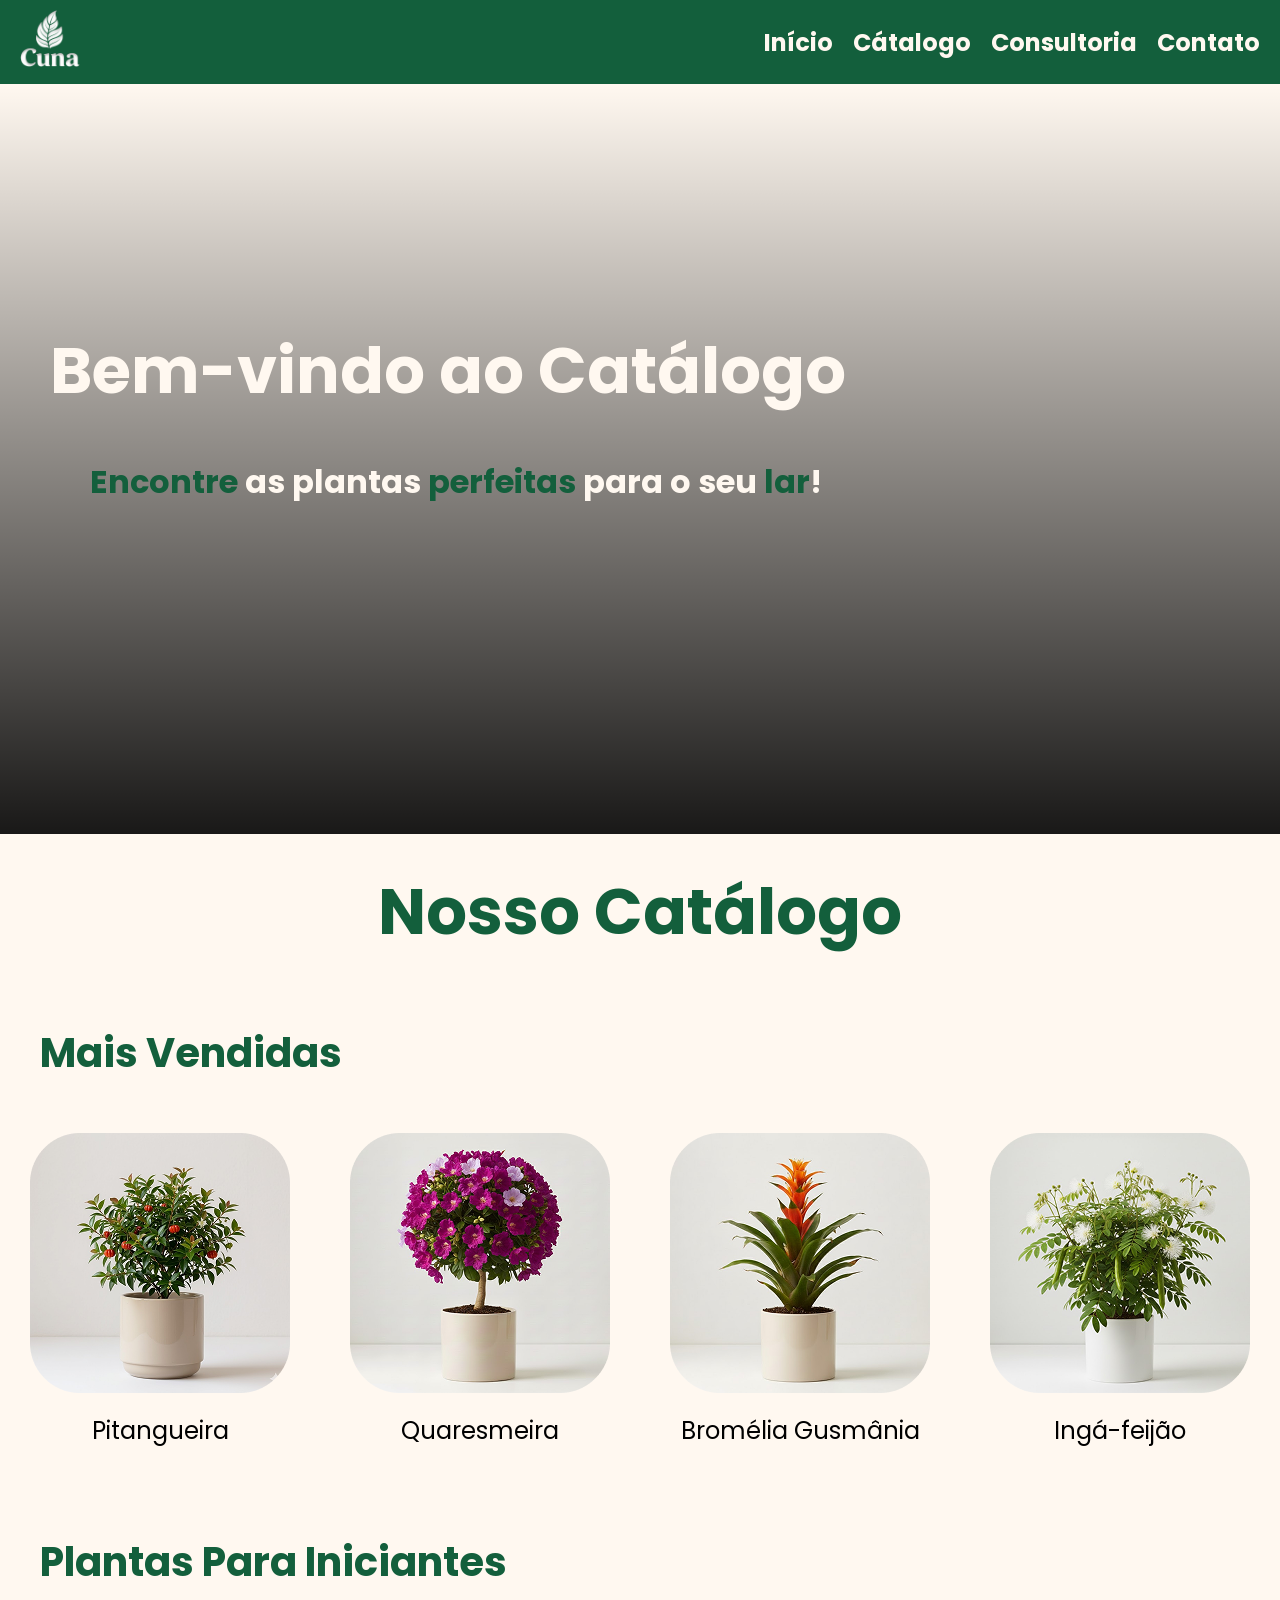
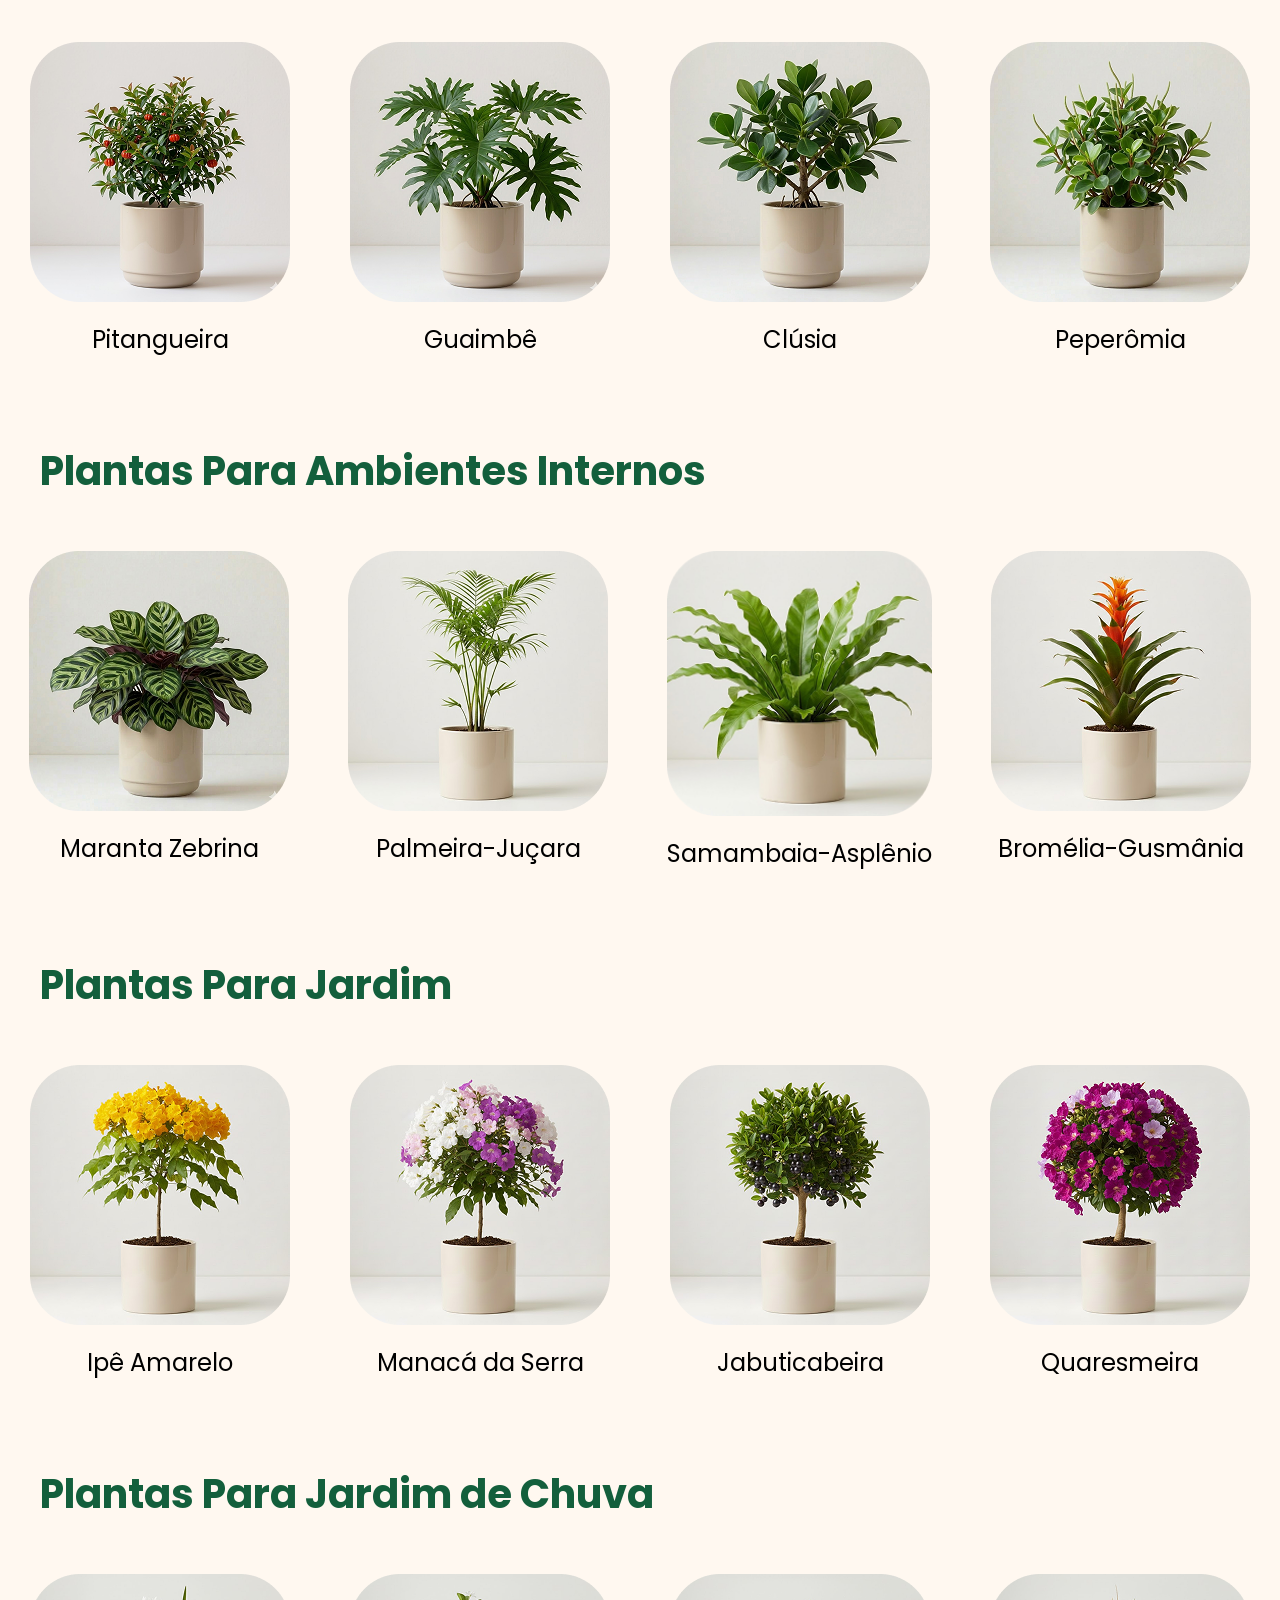
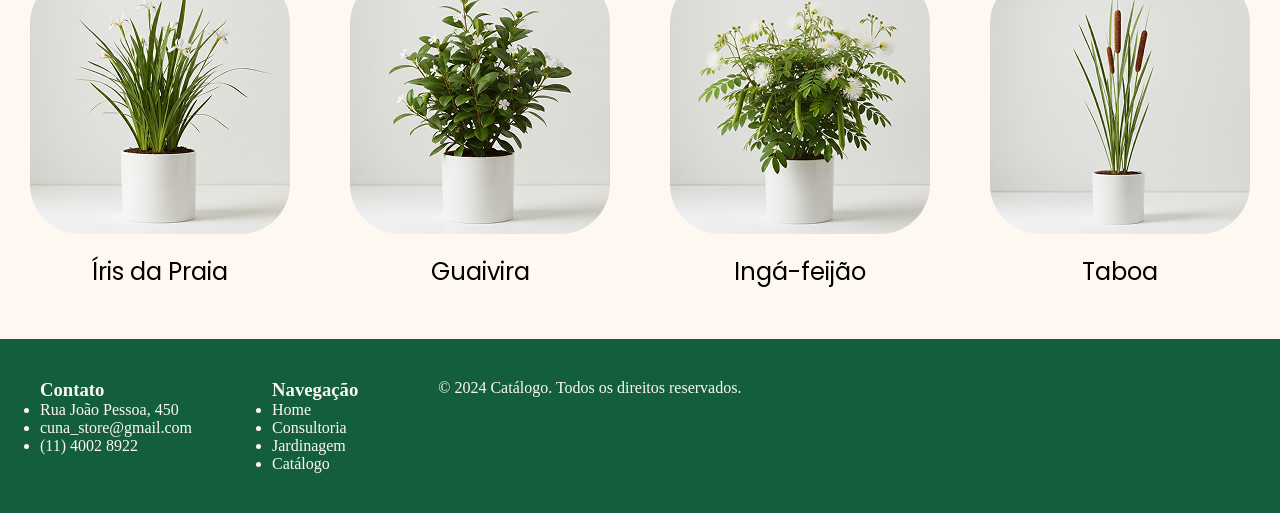
==== index.html @ 62eaa3cb "Página de produtos do site" ====
<!doctype html>
<html lang="pt-br">
  <head>
    <meta charset="UTF-8" />
    <meta name="viewport" content="width=device-width, initial-scale=1.0" />
    <title>Catálogo</title>
    <link rel="stylesheet" href="/css/styles.css" type="text/css" />
  </head>

  <body>
    <script src="JavaScript/script.js"></script>

    <header>
      <nav class="nav-bar poppins-bold">
        <div class="logo">
          <img src="/images/logo.png" alt="" />
        </div>
        <ul>
          <li><a href="#">Início</a></li>
          <li><a href="#">Cátalogo</a></li>
          <li><a href="#">Consultoria</a></li>
          <li><a href="#">Contato</a></li>
        </ul>
      </nav>
      <div class="banner poppins-bold">
        <div>
          <h1>Bem-vindo ao Catálogo</h1>
          <p>
            <span>Encontre</span> as plantas <span>perfeitas</span> para o seu
            <span>lar</span>!
          </p>
        </div>
      </div>
    </header>

    <section class="product-section">
      <h1 class="poppins-bold">Nosso Catálogo</h1>
      <div id="gallery" class="gallery"></div>
    </section>

    <footer>
      
      <div id="contato">
        <h3>Contato</h3>
        <ul>
          <li>Rua João Pessoa, 450</li>
          <li>cuna_store@gmail.com</li>
          <li>(11) 4002 8922</li>
        </ul>
      </div>
      <div class="navegacao">
        <h3>Navegação</h3>
        <ul>
          <li>Home</li>
          <li>Consultoria</li>
          <li>Jardinagem</li>
          <li>Catálogo</li>
        </ul>
      </div>
      <p>© 2024 Catálogo. Todos os direitos reservados.</p>
    </footer>
  </body>
</html>
---- css/styles.css ----
@import url("https://fonts.googleapis.com/css2?family=Poppins:ital,wght@0,100;0,200;0,300;0,400;0,500;0,600;0,700;0,800;0,900;1,100;1,200;1,300;1,400;1,500;1,600;1,700;1,800;1,900&display=swap");

* {
  margin: 0;
  padding: 0;
  border: 0;
  box-sizing: border-box;
}

.poppins-regular {
  font-family: "Poppins", sans-serif;
  font-weight: 400;
  font-style: normal;
}

.poppins-bold {
  font-family: "Poppins", sans-serif;
  font-weight: 700;
  font-style: normal;
}

:root {
  --primary-green-color: #135f3c;
  --primary-white-color: #fff8f0;
}

body {
  background-color: var(--primary-white-color);
  overflow-x: hidden;
}

/* Nave bar */
.nav-bar {
  padding: 10px 20px;
  background-color: var(--primary-green-color);
  display: flex;
  justify-content: space-between;
  align-items: center;
}

.logo img {
  width: 60px;
}

.nav-bar ul {
  list-style: none;
  display: flex;
  flex-direction: row;
  gap: 20px;
  color: white;
}

.nav-bar ul li a {
  font-size: 1.5rem;
  text-decoration: none;
  color: var(--primary-white-color);
  transition: transform 0.4s ease;
  cursor: pointer;
  text-align: center;
}
.nav-bar ul li a:hover{
  transform: scale(1.1);
  background-color: var(--primary-white-color);
  color: var(--primary-green-color);
  border-radius: 10px;
  box-shadow: 0px 10px 30px rgba(1, 20, 64, 0.5);
}

/* Banner  */
.banner {
  width: 100vw;
  height: 750px;
  display: flex;
  align-items: center;

  background-image:
    linear-gradient(to top, rgba(0, 0, 0, 0.9), rgba(0, 0, 0, 0)),
    url(/images/banner-image.png);

  background-repeat: no-repeat;
  background-size: cover;
  background-position: center;

  color: var(--primary-white-color);
  padding: 50px;
}

.banner div {
  padding-bottom: 50px;
}

.banner span {
  color: var(--primary-green-color);
}

.banner div p {
  font-size: 2rem;
}
.banner h1 {
  font-size: 4rem;
}

.product-section {
  margin-top: 30px;
}

.product-section h1 {
  color: var(--primary-green-color);
  text-align: center;
  font-size: 4rem;
}

.category-tittle {
  margin-top: 4rem;
  padding-left: 40px;
  color: #135f3c;
  font-size: 2.5rem;
}

.product-container {
  justify-content: space-around;
  display: flex;
  margin-top: 30px;
}

.product-container .card {
  display: flex;
  flex-direction: column;
  padding: 20px;
  border-radius: 10px;
}

.product-container .card div {
  margin-top: 20px;
  font-size: 1.5rem;
}

.product-container .card {
  transition: transform 0.4s ease;
  cursor: pointer;
  text-align: center;
}

.product-container .card:hover {
  transform: scale(1.1);
  background-color: #135f3c;
  color: var(--primary-white-color);
  border-radius: 20px;
  box-shadow: 0px 10px 30px rgba(1, 20, 64, 0.5);
}
footer{
  margin-top: 30px;
  background-color: #135f3c;
  display: flex;
  
}
#contato{
  color: var(--primary-white-color);
  padding : 40px;
}
.navegacao{
  color: var(--primary-white-color);
  padding : 40px;
}
p{
  color: var(--primary-white-color);
  padding : 40px;
}
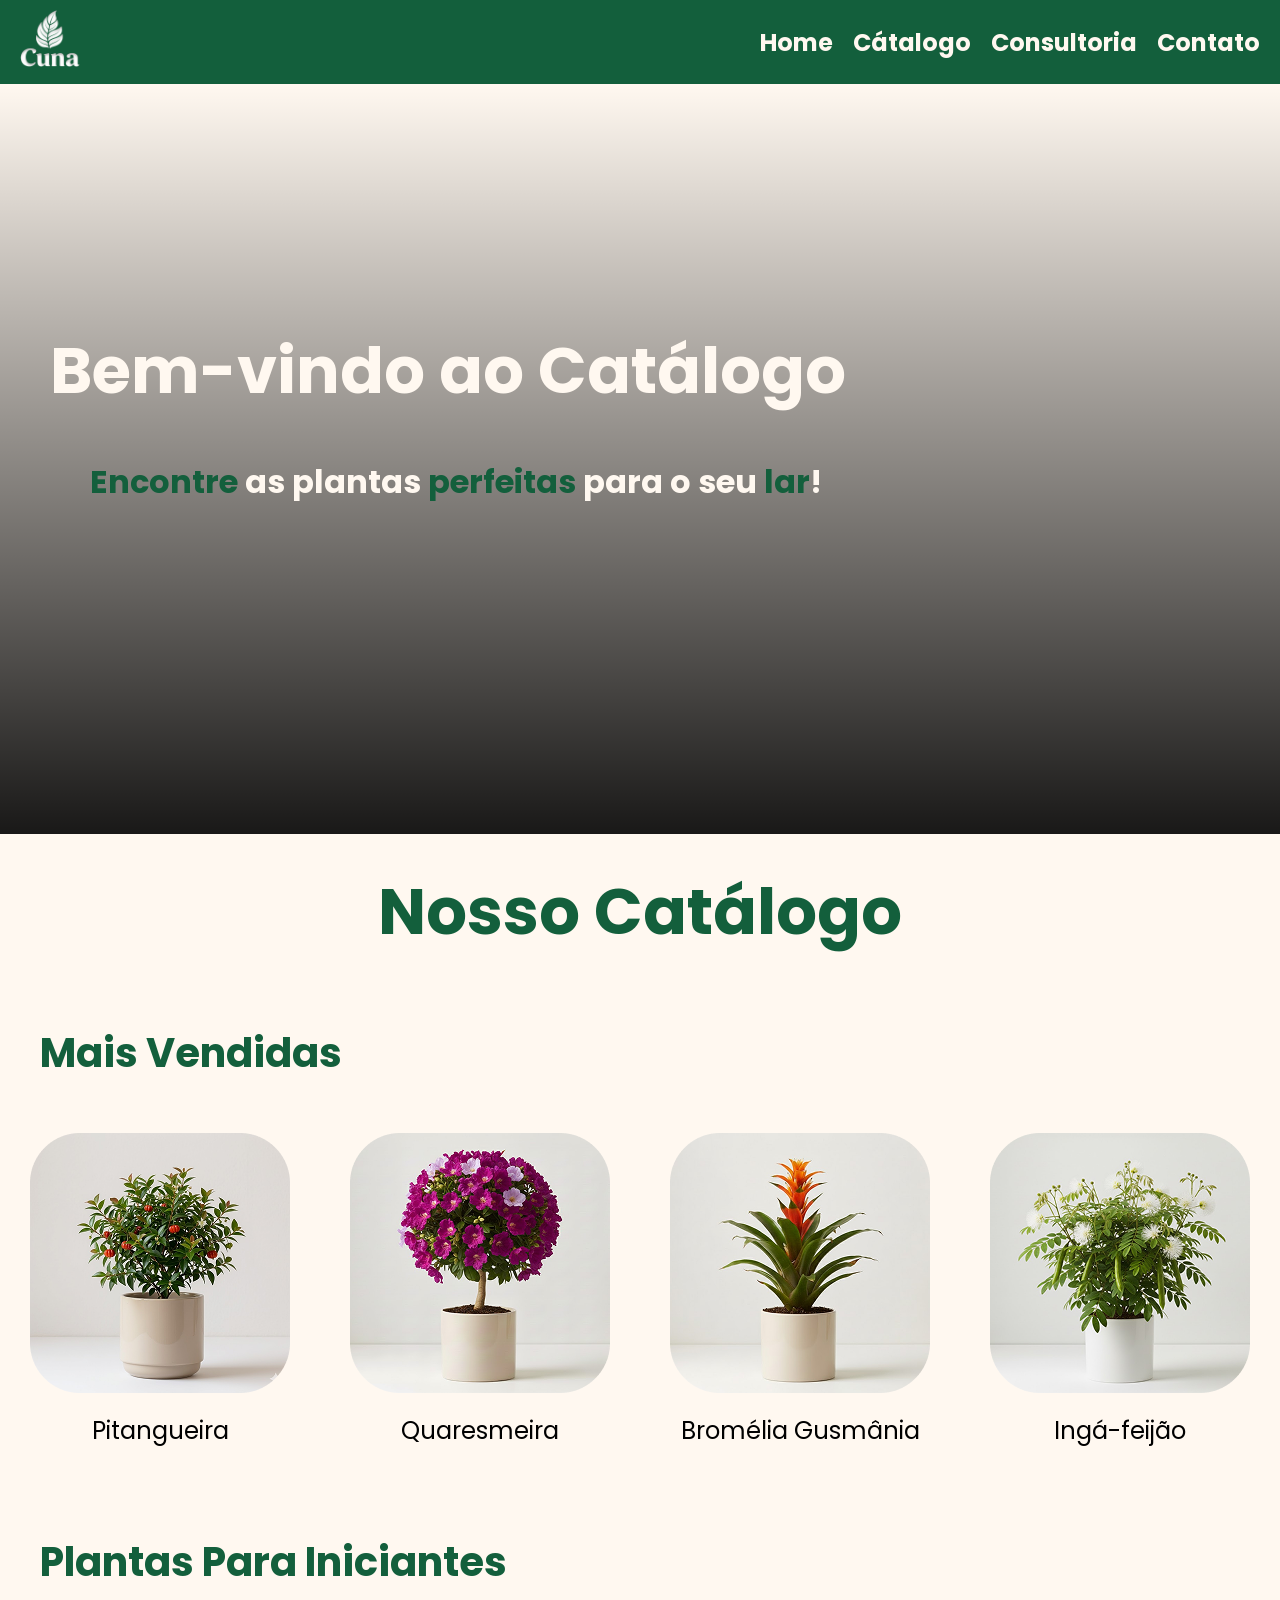
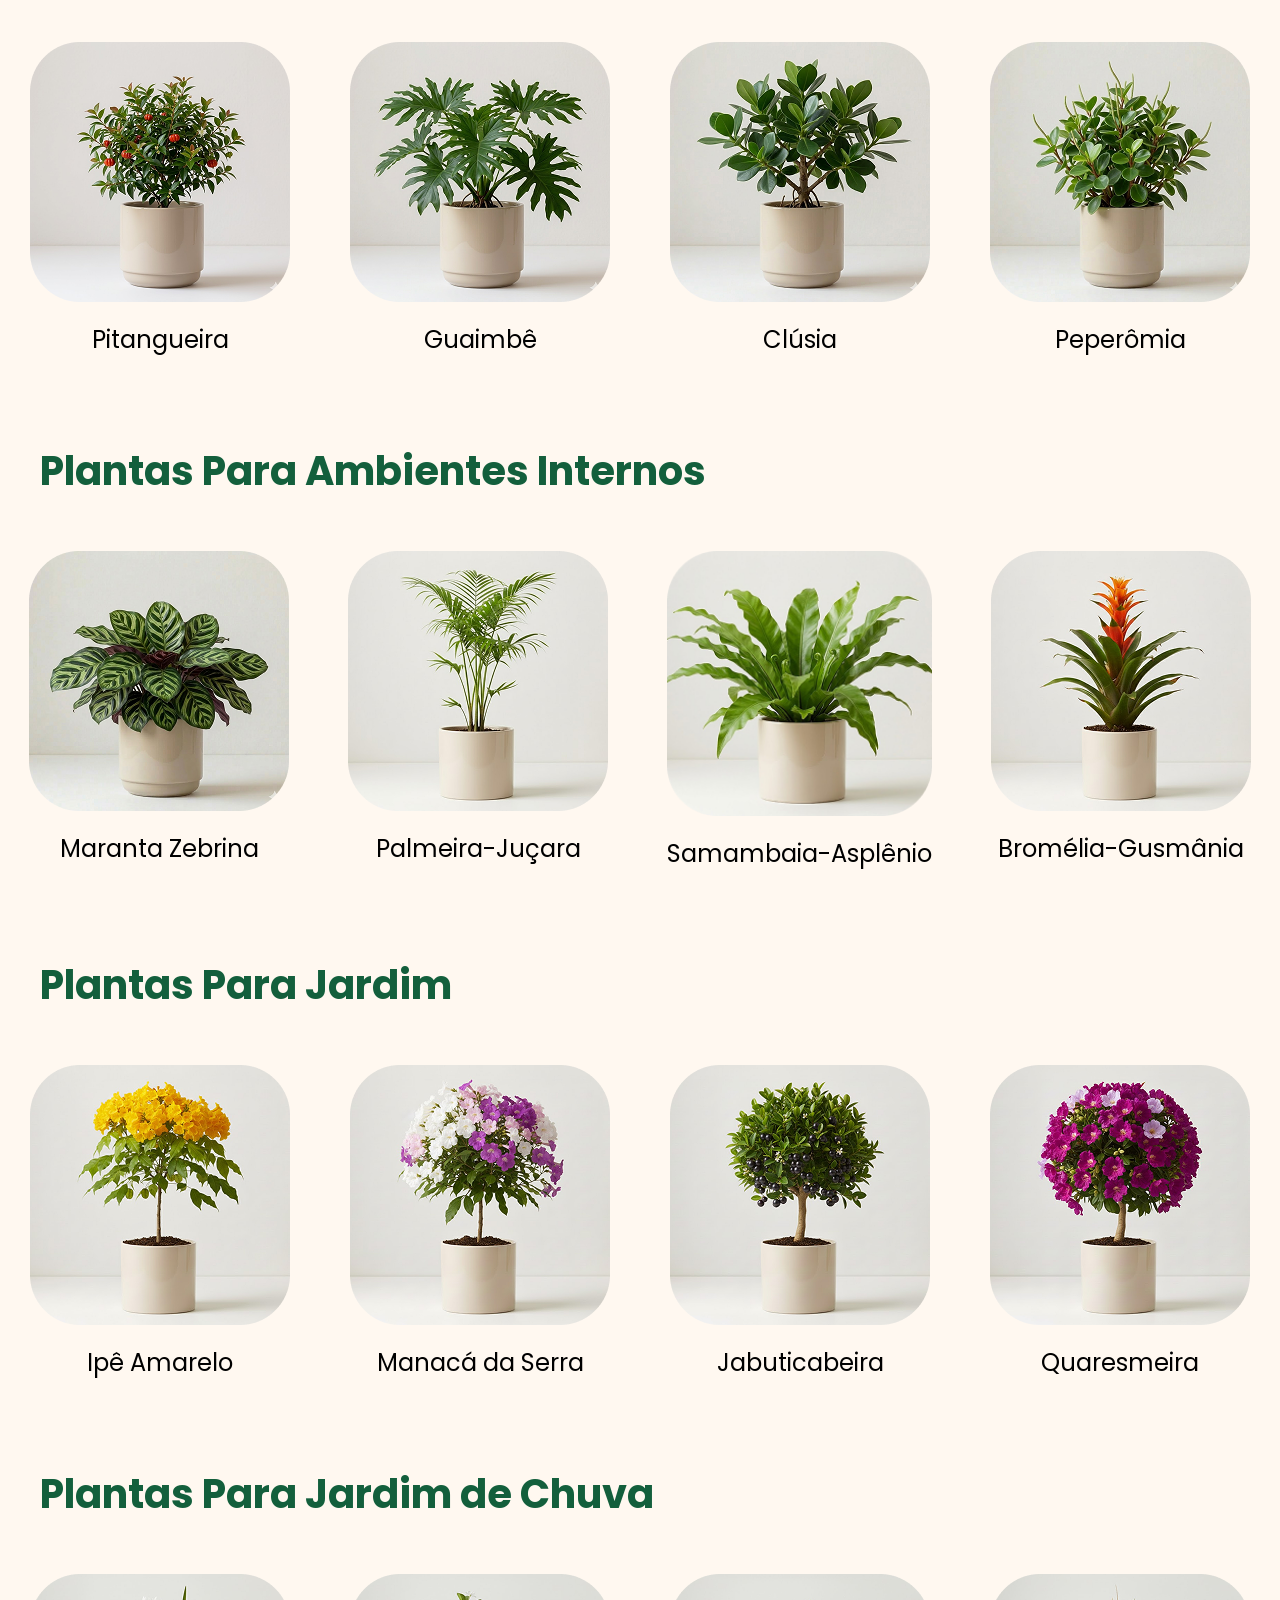
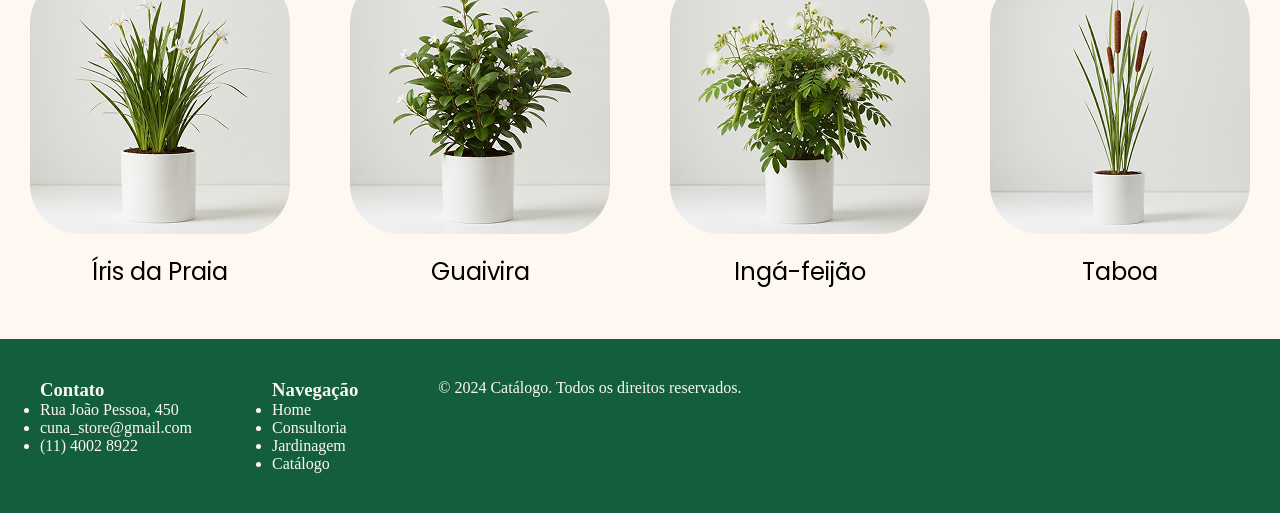
==== commit 5fad33d1: "Adição da Sessão Home do site" ====
--- a/index.html
+++ b/index.html
@@ -5,6 +5,7 @@
     <meta name="viewport" content="width=device-width, initial-scale=1.0" />
     <title>Catálogo</title>
     <link rel="stylesheet" href="/css/styles.css" type="text/css" />
+    <link rel="icon" href="images/miniLogo.png" type="image/png">
   </head>
 
   <body>
@@ -16,7 +17,7 @@
           <img src="/images/logo.png" alt="" />
         </div>
         <ul>
-          <li><a href="#">Início</a></li>
+          <li><a href="/home.html">Home</a></li>
           <li><a href="#">Cátalogo</a></li>
           <li><a href="#">Consultoria</a></li>
           <li><a href="#">Contato</a></li>
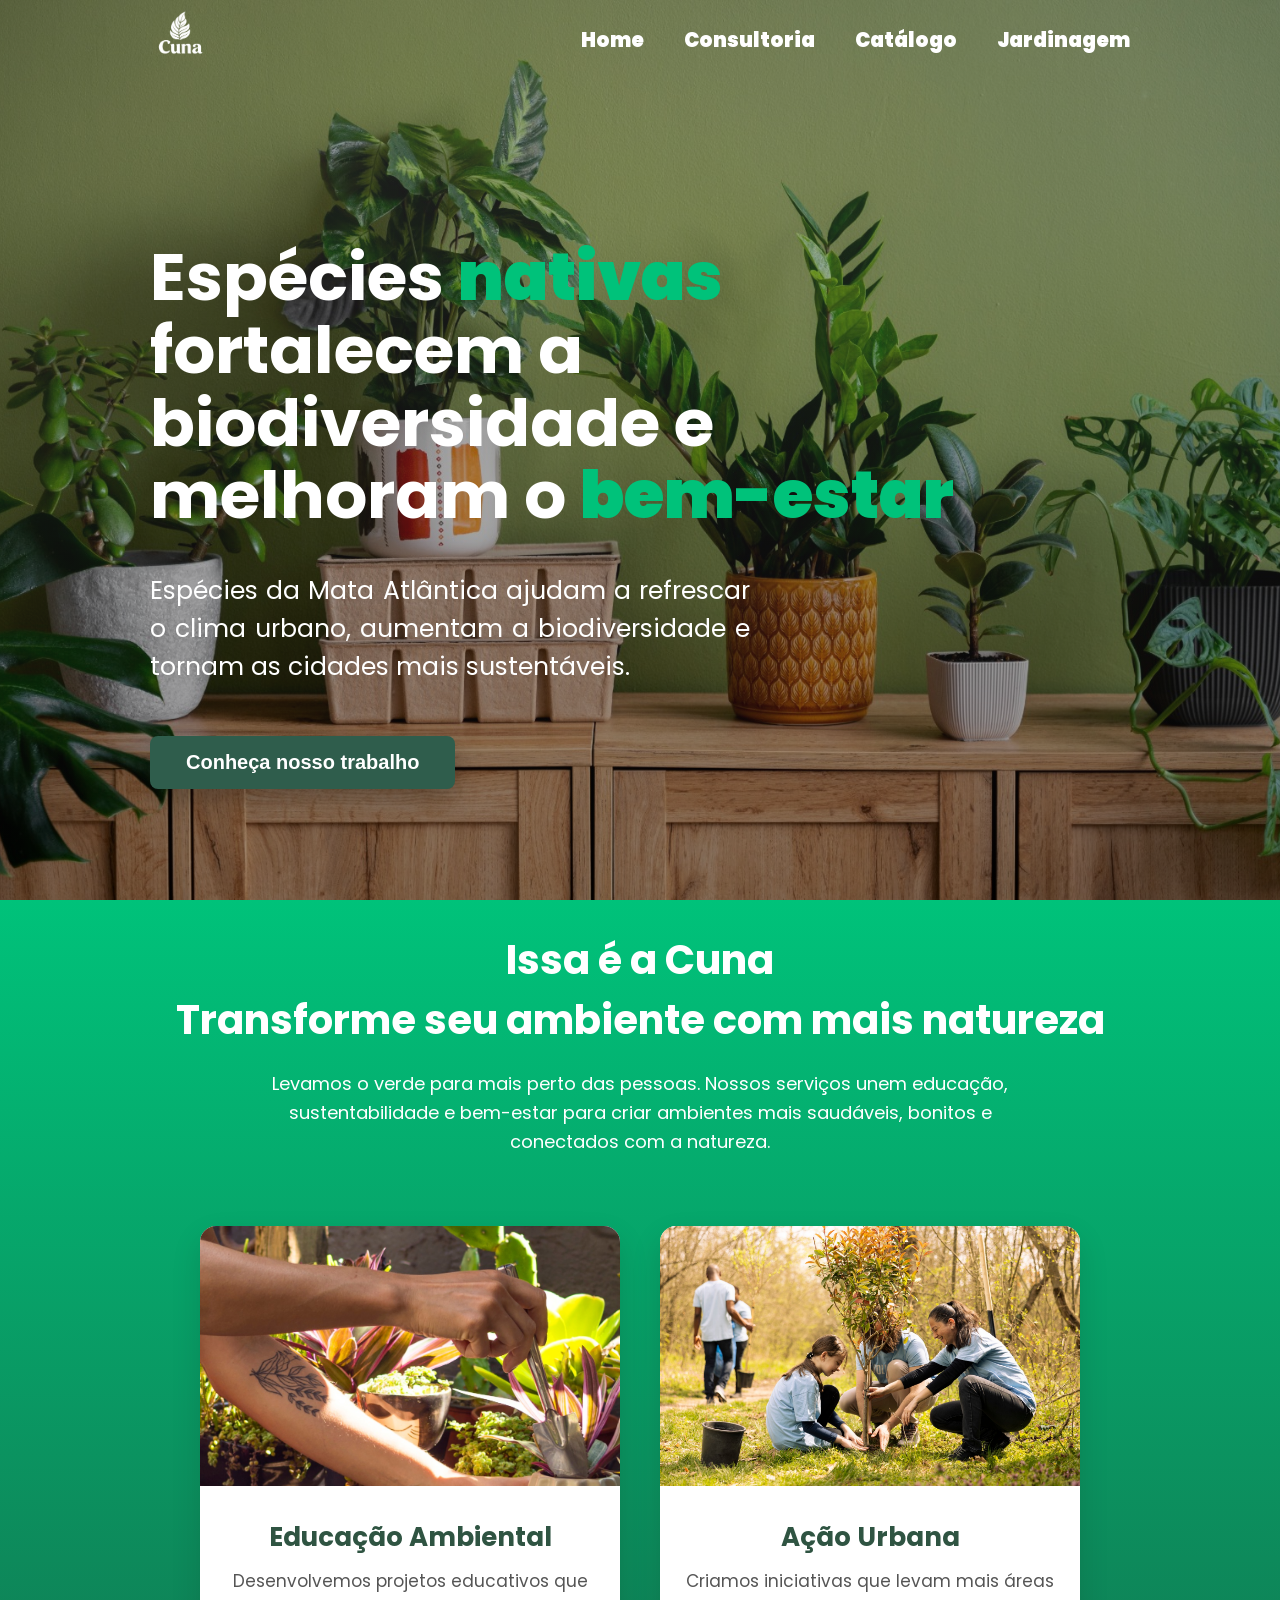
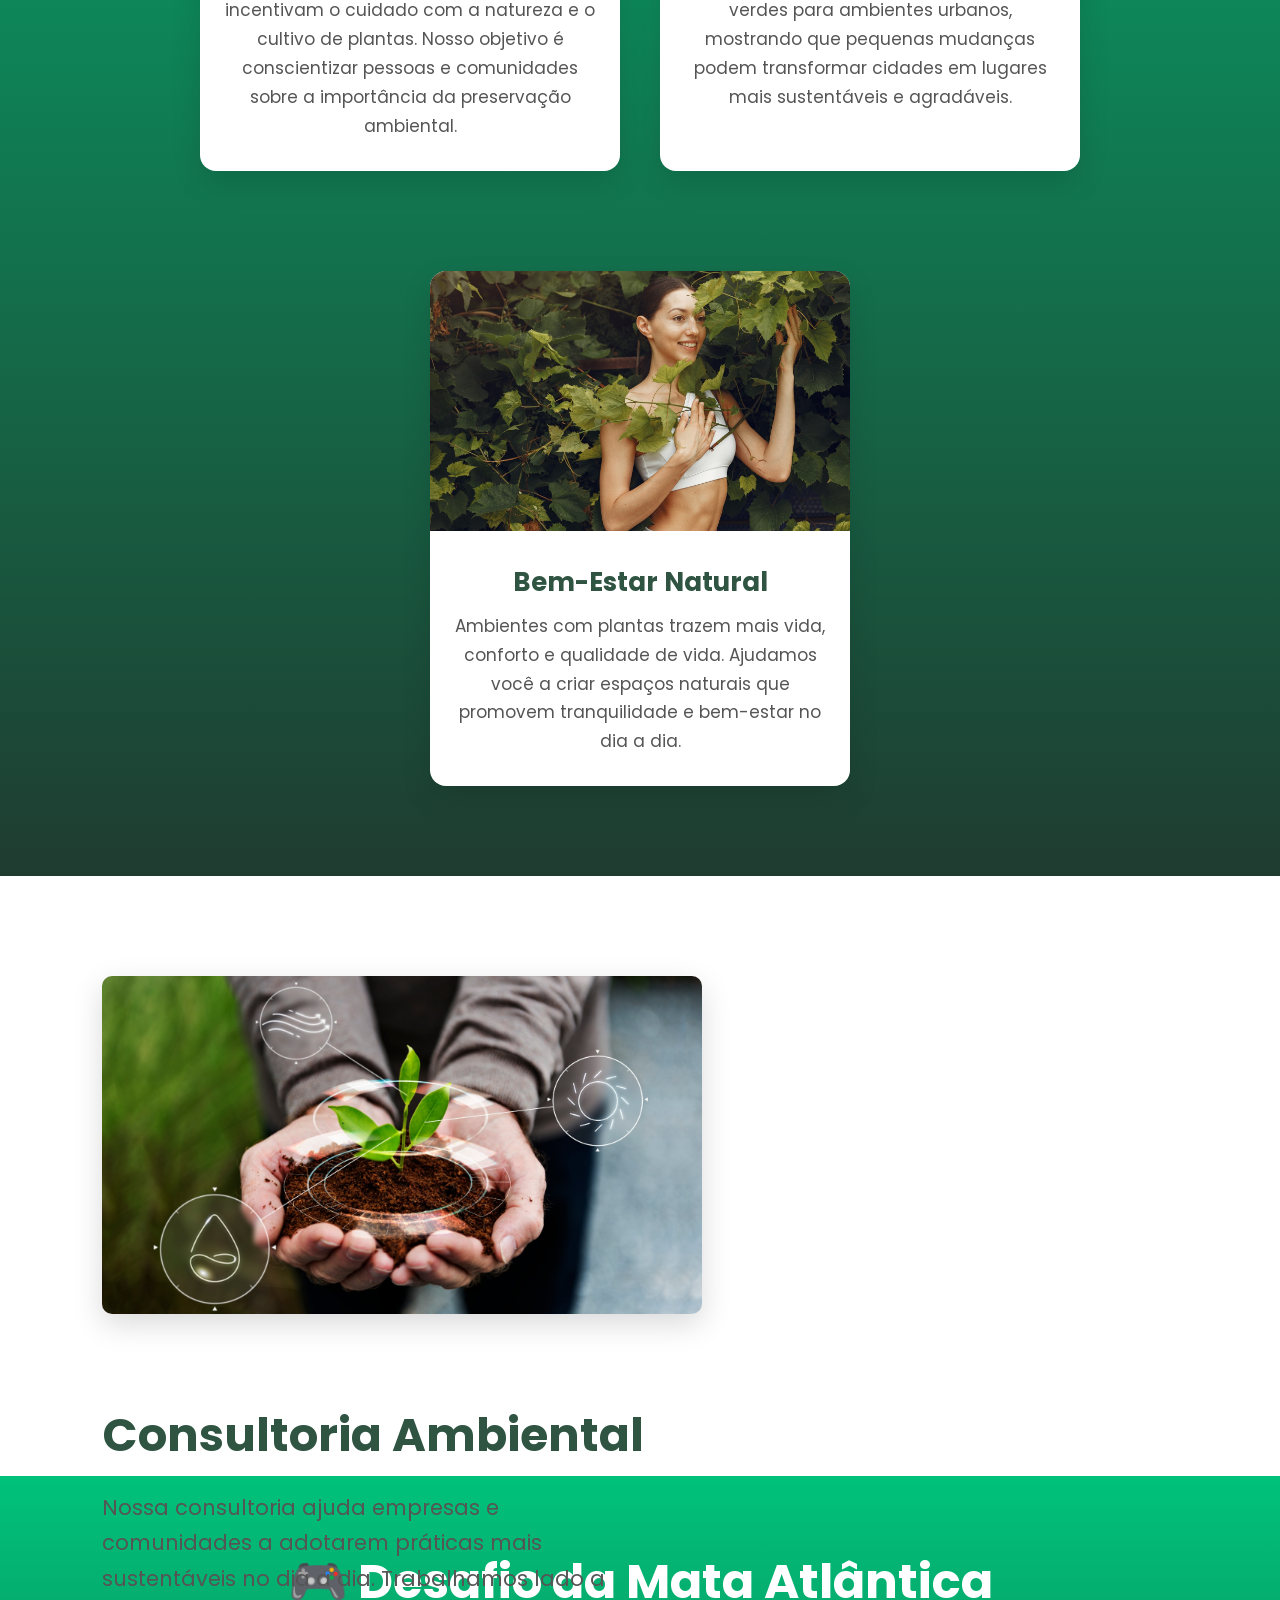
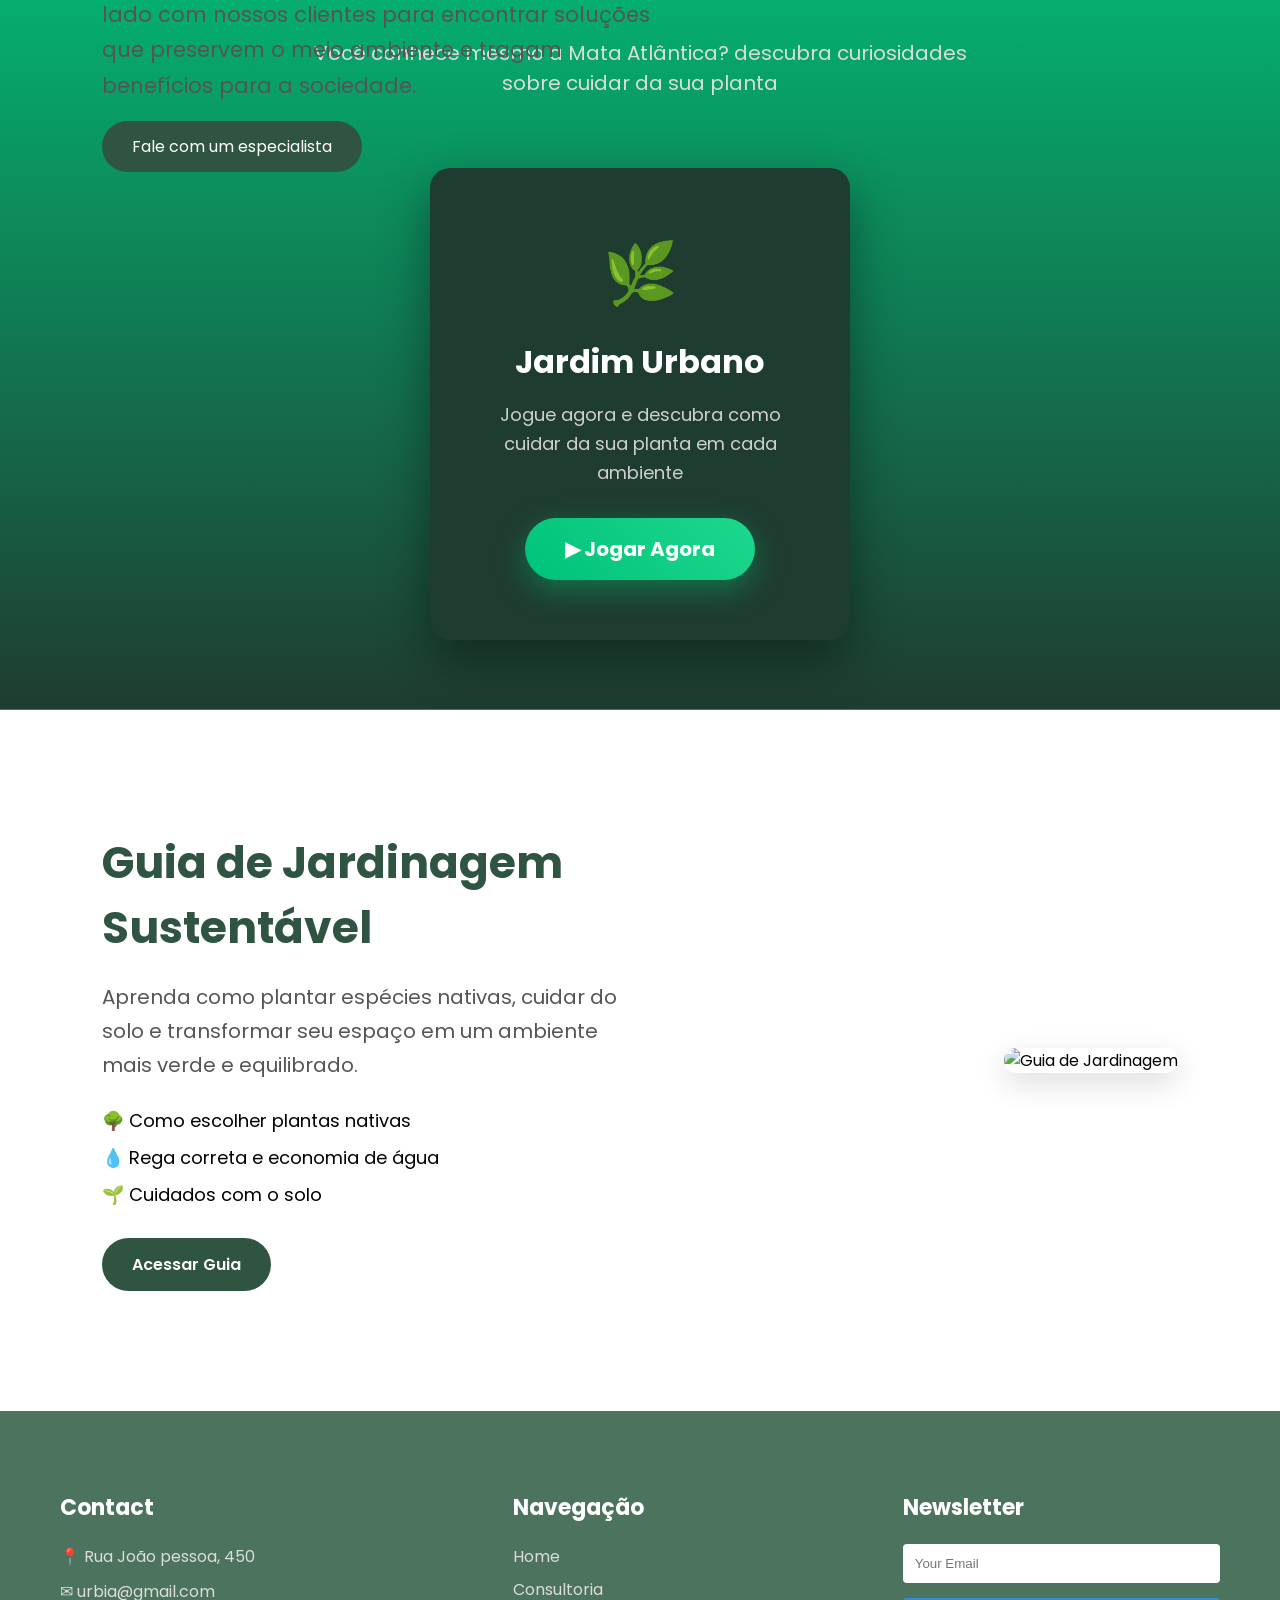
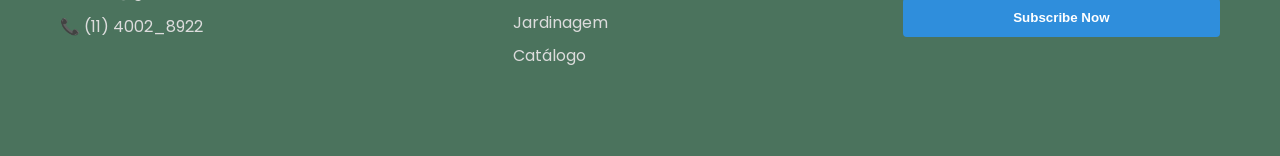
==== commit 6aaee823: "Adicionando opções de jardinagem e consultoria no site" ====
--- a/index.html
+++ b/index.html
@@ -3,62 +3,220 @@
   <head>
     <meta charset="UTF-8" />
     <meta name="viewport" content="width=device-width, initial-scale=1.0" />
-    <title>Catálogo</title>
-    <link rel="stylesheet" href="/css/styles.css" type="text/css" />
+    <title>CUNA</title>
+
+    <link rel="stylesheet" href="css/home.css" />
+    <link
+      href="https://fonts.googleapis.com/css2?family=Poppins:wght@400;600;700&display=swap"
+      rel="stylesheet"
+    />
+    <link rel="stylesheet" href="https://unpkg.com/aos@2.3.4/dist/aos.css" />
     <link rel="icon" href="images/miniLogo.png" type="image/png">
   </head>
 
   <body>
-    <script src="JavaScript/script.js"></script>
-
-    <header>
-      <nav class="nav-bar poppins-bold">
+    <div vw class="enabled">
+    <div vw-access-button class="active"></div>
+    <div vw-plugin-wrapper>
+      <div class="vw-plugin-top-wrapper"></div>
+    </div>
+  </div>
+  <script src="https://vlibras.gov.br/app/vlibras-plugin.js"></script>
+  <script>
+    new window.VLibras.Widget('https://vlibras.gov.br/app');
+  </script>
+
+  <script>
+  (function(d){
+    var s = d.createElement("script");
+    s.setAttribute("data-account", "SEU_ID_AQUI");
+    s.setAttribute("src", "https://cdn.userway.org/widget.js");
+    (d.body || d.head).appendChild(s);
+  })(document);
+  </script>
+
+
+    <!-- INÍCIO -->
+    <section id="inicio">
+      <header class="header">
         <div class="logo">
-          <img src="/images/logo.png" alt="" />
-        </div>
-        <ul>
-          <li><a href="/home.html">Home</a></li>
-          <li><a href="#">Cátalogo</a></li>
-          <li><a href="#">Consultoria</a></li>
-          <li><a href="#">Contato</a></li>
-        </ul>
-      </nav>
-      <div class="banner poppins-bold">
-        <div>
-          <h1>Bem-vindo ao Catálogo</h1>
-          <p>
-            <span>Encontre</span> as plantas <span>perfeitas</span> para o seu
-            <span>lar</span>!
-          </p>
-        </div>
-      </div>
-    </header>
-
-    <section class="product-section">
-      <h1 class="poppins-bold">Nosso Catálogo</h1>
-      <div id="gallery" class="gallery"></div>
-    </section>
-
-    <footer>
-      
-      <div id="contato">
-        <h3>Contato</h3>
-        <ul>
-          <li>Rua João Pessoa, 450</li>
-          <li>cuna_store@gmail.com</li>
-          <li>(11) 4002 8922</li>
-        </ul>
-      </div>
-      <div class="navegacao">
-        <h3>Navegação</h3>
-        <ul>
-          <li>Home</li>
-          <li>Consultoria</li>
-          <li>Jardinagem</li>
-          <li>Catálogo</li>
-        </ul>
-      </div>
-      <p>© 2024 Catálogo. Todos os direitos reservados.</p>
+          <img src="images/logoo.png" alt="Logo" />
+        </div>
+
+        <nav class="menu">
+          <ul>
+            <li><a href="index.html">Home</a></li>
+            <li><a href="cultoia2.html">Consultoria</a></li>
+            <li><a href="catalogo.html">Catálogo</a></li>
+            <li><a href="guia.html">Jardinagem</a></li>
+          </ul>
+        </nav>
+      </header>
+
+      <section class="hero">
+        <div class="hero-text">
+          <h1>
+            Espécies <span>nativas</span> fortalecem a biodiversidade e melhoram
+            o
+            <span>bem-estar</span>
+          </h1>
+          <p>
+            Espécies da Mata Atlântica ajudam a refrescar o clima urbano,
+            aumentam a biodiversidade e tornam as cidades mais sustentáveis.
+          </p>
+          <button class="btn">Conheça nosso trabalho</button>
+        </div>
+      </section>
+    </section>
+
+    <!-- SERVIÇOS -->
+    <section class="servicos">
+      <h2 class="titulo-servicos">
+        Issa é a Cuna <br />Transforme seu ambiente com mais natureza
+      </h2>
+      <p class="subtitulo-servicos">
+        Levamos o verde para mais perto das pessoas. Nossos serviços unem
+        educação, sustentabilidade e bem-estar para criar ambientes mais
+        saudáveis, bonitos e conectados com a natureza.
+      </p>
+
+      <div class="cards-servicos">
+        <div class="card-servico">
+          <img src="images/educação.jpeg" alt="Educação Ambiental" />
+          <h3>Educação Ambiental</h3>
+          <p>
+            Desenvolvemos projetos educativos que incentivam o cuidado com a
+            natureza e o cultivo de plantas. Nosso objetivo é conscientizar
+            pessoas e comunidades sobre a importância da preservação ambiental.
+          </p>
+        </div>
+
+        <div class="card-servico">
+          <img src="images/açãourbana.jpeg" alt="Ação Urbana" />
+          <h3>Ação Urbana</h3>
+          <p>
+            Criamos iniciativas que levam mais áreas verdes para ambientes
+            urbanos, mostrando que pequenas mudanças podem transformar cidades
+            em lugares mais sustentáveis e agradáveis.
+          </p>
+        </div>
+
+        <div class="card-servico">
+          <img src="images/bemestar.jpeg" alt="Bem-Estar Natural" />
+          <h3>Bem-Estar Natural</h3>
+          <p>
+            Ambientes com plantas trazem mais vida, conforto e qualidade de
+            vida. Ajudamos você a criar espaços naturais que promovem
+            tranquilidade e bem-estar no dia a dia.
+          </p>
+        </div>
+      </div>
+    </section>
+
+    <!-- CONSULTORIA -->
+    <section class="consultoria">
+      <div class="consultoria-container">
+        <div class="consultoria-img" data-aos="fade-right">
+          <img src="images/consultoria.jpeg" alt="Consultoria ambiental" />
+        </div>
+
+        <div class="consultoria-texto" data-aos="fade-left">
+          <h2>Consultoria Ambiental</h2>
+          <p>
+            Nossa consultoria ajuda empresas e comunidades a adotarem práticas
+            mais sustentáveis no dia a dia. Trabalhamos lado a lado com nossos
+            clientes para encontrar soluções que preservem o meio ambiente e
+            tragam benefícios para a sociedade.
+          </p>
+          <a href="#" class="btn-consultoria">Fale com um especialista</a>
+        </div>
+      </div>
+    </section>
+
+    <!-- GAME / QUIZ -->
+    <section class="game">
+      <div class="game-container">
+        <h2 class="game-title">🎮 Desafio da Mata Atlântica</h2>
+
+        <p class="game-sub">
+          Você conhece mesmo a Mata Atlântica? descubra curiosidades sobre cuidar da sua planta
+        </p>
+
+        <div class="game-card" data-aos="zoom-in">
+          <div class="game-icon">🌿</div>
+
+          <h3>Jardim Urbano</h3>
+
+          <p>
+           Jogue agora e descubra como cuidar da sua planta em cada ambiente
+          </p>
+
+          <a href="https://iasminmoreira.github.io/uc1Cuna/" class="btn-play">▶ Jogar Agora</a>
+        </div>
+      </div>
+    </section>
+
+    <!-- GUIA DE JARDINAGEM -->
+    <section class="guia">
+      <div class="guia-container">
+        <div class="guia-texto">
+          <h2>Guia de Jardinagem Sustentável</h2>
+
+          <p>
+            Aprenda como plantar espécies nativas, cuidar do solo e transformar
+            seu espaço em um ambiente mais verde e equilibrado.
+          </p>
+
+          <ul class="guia-topicos">
+            <li>🌳 Como escolher plantas nativas</li>
+            <li>💧 Rega correta e economia de água</li>
+            <li>🌱 Cuidados com o solo</li>
+          </ul>
+
+          <a href="guia.html" class="btn-guia">Acessar Guia</a>
+        </div>
+
+        <div class="guia-img">
+          <img src="images/guia.jpg" alt="Guia de Jardinagem" />
+        </div>
+      </div>
+    </section>
+
+    <footer class="footer">
+      <div class="footer-container">
+        <!-- CONTATO -->
+        <div class="footer-col">
+          <h3>Contact</h3>
+
+          <p>📍 Rua João pessoa, 450</p>
+          <p>✉ urbia@gmail.com</p>
+          <p>📞 (11) 4002_8922</p>
+        </div>
+
+        <!-- NAVEGAÇÃO -->
+        <div class="footer-col">
+          <h3>Navegação</h3>
+
+          <ul>
+            <li><a href="index.html">Home</a></li>
+            <li><a href="cultoia2.html">Consultoria</a></li>
+            <li><a href="guia.html">Jardinagem</a></li>
+            <li><a href="catalogo.html">Catálogo</a></li>
+          </ul>
+        </div>
+
+        <!-- NEWSLETTER -->
+        <div class="footer-col newsletter">
+          <h3>Newsletter</h3>
+
+          <input type="email" placeholder="Your Email" />
+
+          <button>Subscribe Now</button>
+        </div>
+      </div>
     </footer>
+
+    <script src="https://unpkg.com/aos@2.3.4/dist/aos.js"></script>
+    <script src="JavaScript/home.js"></script>
   </body>
 </html>
--- a/css/home.css
+++ b/css/home.css
@@ -0,0 +1,673 @@
+* {
+  margin: 0;
+  padding: 0;
+  box-sizing: border-box;
+}
+
+body {
+  font-family: "Poppins", sans-serif;
+  background: #e9e3d9;
+}
+
+/* INÍCIO */
+#inicio {
+  min-height: 100vh;
+  background-image:
+    linear-gradient(rgba(83, 83, 83, 0.4), rgba(0, 0, 0, 0.4)),
+    url("../images/fundo.jpeg");
+  background-size: cover;
+  background-position: center;
+}
+
+/* HEADER */
+.header {
+  display: flex;
+  justify-content: space-between;
+  align-items: center;
+  padding: 10px 150px;
+  background: transparent;
+  position: absolute;
+  width: 100%;
+}
+
+.logo img {
+  width: 60px;
+  transition: 0.3s;
+}
+
+.logo img:hover {
+  transform: scale(1.1);
+}
+
+.menu ul {
+  display: flex;
+  gap: 40px;
+  list-style: none;
+}
+
+.menu a {
+  text-decoration: none;
+  color: white;
+  font-size: 20px;
+  font-weight: 900;
+  position: relative;
+  padding: 4px 0;
+  transition: 0.3s;
+}
+
+.menu a::after {
+  content: "";
+  position: absolute;
+  bottom: -6px;
+  left: 0;
+  width: 0%;
+  height: 2px;
+  background: #00c27a;
+  transition: 0.3s;
+}
+
+.menu a:hover::after {
+  width: 100%;
+}
+
+.menu a:hover {
+  color: #00c27a;
+}
+
+/* HERO */
+.hero {
+  display: flex;
+  align-items: center;
+  padding: 0px 150px;
+  height: 90vh;
+}
+
+.hero-text {
+  max-width: 900px;
+}
+
+.hero-text h1 {
+  font-size: 66px;
+  color: white;
+  line-height: 1.1;
+  max-width: 950px;
+  margin-top: 220px;
+}
+
+.hero-text span {
+  color: #00c27a;
+  font-weight: 900;
+}
+
+.hero-text p {
+  margin-top: 40px;
+  font-size: 25px;
+  color: white;
+  text-align: justify;
+  max-width: 600px;
+}
+
+.btn {
+  position: relative;
+  display: inline-block;
+  margin-top: 50px;
+  padding: 15px 36px;
+  font-size: 20px;
+  font-weight: 900;
+  color: white;
+  background: #2f5d4c;
+  border-radius: 8px;
+  border: none;
+  text-decoration: none;
+  overflow: hidden;
+  box-shadow: 0 10px 25px rgba(0, 0, 0, 0.25);
+  transition: 0.3s;
+}
+
+.btn:hover {
+  transform: translateY(-3px);
+  box-shadow: 0 15px 35px rgba(0, 0, 0, 0.35);
+}
+
+.btn::before {
+  content: "";
+  position: absolute;
+  top: 0;
+  left: -100%;
+  width: 100%;
+  height: 100%;
+  background: linear-gradient(
+    120deg,
+    transparent,
+    rgba(255, 255, 255, 0.4),
+    transparent
+  );
+  transition: 0.6s;
+}
+
+.btn:hover::before {
+  left: 100%;
+}
+
+.btn:active {
+  transform: scale(0.95);
+}
+
+/* SERVIÇOS */
+.servicos {
+  padding: 30px;
+   background:
+    linear-gradient(#00c27a, #1f3c30);
+  text-align: center;
+}
+
+.subtitulo-servicos {
+  max-width: 800px;
+  margin: 20px auto 70px auto;
+  font-size: 18px;
+  line-height: 1.6;
+  color: #ffffff;
+}
+
+.titulo-servicos {
+  font-size: 40px;
+  margin-bottom: 20px;
+  color: #ffffff;
+}
+
+.cards-servicos {
+  display: flex;
+  justify-content: center;
+  gap: 40px;
+  flex-wrap: wrap;
+  max-width: 1700px;
+  margin: auto;
+}
+
+.card-servico {
+  background: white;
+  width: 420px;
+  border-radius: 16px;
+  overflow: hidden;
+  box-shadow: 0 12px 30px rgba(0, 0, 0, 0.12);
+  transition: 0.4s;
+  cursor: pointer;
+  margin-bottom: 60px;
+}
+
+.card-servico:hover {
+  transform: translateY(-10px);
+  box-shadow: 0 20px 45px rgba(0, 0, 0, 0.2);
+}
+
+.card-servico img {
+  width: 100%;
+  height: 260px;
+  object-fit: cover;
+}
+
+.card-servico h3 {
+  font-size: 26px;
+  margin: 25px 25px 10px 25px;
+  color: #2f5442;
+}
+
+.card-servico p {
+  font-size: 17px;
+  color: #555;
+  padding: 0 25px 30px 25px;
+  line-height: 1.7;
+}
+
+/* CONSULTORIA ///////////////////////////////// */
+
+.consultoria {
+  padding: 100px 8%;
+  background: #ffffff;
+  height: 600px;
+}
+
+.consultoria-container {
+  display: flex;
+  align-items: center;
+  justify-content: space-between;
+  gap: 80px;
+  flex-wrap: wrap;
+}
+
+.consultoria-img {
+  flex: 1;
+}
+
+.consultoria-img img {
+  width: 600px;
+  border-radius: 10px;
+  box-shadow: 0 10px 30px rgba(0, 0, 0, 0.15);
+}
+
+.consultoria-texto {
+  max-width: 550px;
+}
+
+.consultoria-texto h2 {
+  font-size: 46px;
+  margin-bottom: 20px;
+  color: #2f5442;
+}
+
+.consultoria-texto p {
+  font-size: 21px;
+  line-height: 1.7;
+  margin-bottom: 30px;
+  color: #555;
+}
+
+.btn-consultoria {
+  background: #2f5442;
+  color: white;
+  padding: 14px 30px;
+  border-radius: 30px;
+  text-decoration: none;
+  transition: 0.3s;
+}
+
+.btn-consultoria:hover {
+  background: #1f3c30;
+}
+
+/* GAME QUIZ ////////////////////////////////////// */
+
+.game {
+  padding: 70px;
+  text-align: center;
+  background:
+    linear-gradient(#00c27a, #1f3c30),
+    url("../images/floresta-game.jpg");
+
+  background-size: cover;
+  background-position: center;
+}
+
+.game-title {
+  font-size: 48px;
+  color: white;
+  margin-bottom: 20px;
+}
+
+.game-sub {
+  max-width: 700px;
+  margin: auto;
+  font-size: 20px;
+  color: #dcdcdc;
+  margin-bottom: 70px;
+}
+
+.game-card {
+  background: #1f3c30;
+  padding: 60px 50px;
+  max-width: 420px;
+  margin: auto;
+  border-radius: 20px;
+  box-shadow: 0 20px 50px rgba(0, 0, 0, 0.4);
+  transition: 0.4s;
+}
+
+.game-card:hover {
+  transform: translateY(-10px) scale(1.03);
+}
+
+.game-icon {
+  font-size: 60px;
+  margin-bottom: 20px;
+}
+
+.game-card h3 {
+  font-size: 32px;
+  color: white;
+  margin-bottom: 15px;
+}
+
+.game-card p {
+  font-size: 18px;
+  color: #cfcfcf;
+  line-height: 1.6;
+  margin-bottom: 30px;
+}
+
+.btn-play {
+  display: inline-block;
+  padding: 16px 40px;
+  font-size: 20px;
+  font-weight: 700;
+  color: white;
+  text-decoration: none;
+  background: linear-gradient(45deg, #00c27a, #1dd88c);
+  border-radius: 50px;
+  box-shadow: 0 10px 30px rgba(0, 194, 122, 0.4);
+  transition: 0.3s;
+}
+
+.btn-play:hover {
+  transform: scale(1.08);
+  box-shadow: 0 15px 40px rgba(0, 194, 122, 0.6);
+}
+
+/* GUIA JARDINAGEM ////////////////////////////////// */
+
+.guia {
+  padding: 120px 8%;
+  background: white;
+}
+
+.guia-container {
+  display: flex;
+  align-items: center;
+  justify-content: space-between;
+  gap: 80px;
+  flex-wrap: wrap;
+}
+
+.guia-texto {
+  max-width: 520px;
+}
+
+.guia-texto h2 {
+  font-size: 44px;
+  margin-bottom: 20px;
+  color: #2f5442;
+}
+
+.guia-texto p {
+  font-size: 20px;
+  line-height: 1.7;
+  margin-bottom: 25px;
+  color: #555;
+}
+
+.guia-topicos {
+  list-style: none;
+  margin-bottom: 30px;
+}
+
+.guia-topicos li {
+  font-size: 18px;
+  margin-bottom: 10px;
+}
+
+.btn-guia {
+  display: inline-block;
+  padding: 14px 30px;
+  background: #2f5442;
+  color: white;
+  text-decoration: none;
+  border-radius: 30px;
+  font-weight: 600;
+  transition: 0.3s;
+}
+
+.btn-guia:hover {
+  background: #1f3c30;
+}
+
+.guia-img img {
+  width: 650px;
+  border-radius: 15px;
+  box-shadow: 0 10px 30px rgba(0, 0, 0, 0.15);
+}
+
+/* FOOTER ////////////////////////////////// */
+
+.footer {
+  background: #4b735d;
+  color: white;
+  padding: 80px 0;
+}
+
+/* CONTAINER */
+
+.footer-container {
+  max-width: 1200px;
+  margin: auto;
+  display: flex;
+  justify-content: space-between;
+  gap: 100px;
+  padding: 0 20px;
+  flex-wrap: wrap;
+}
+
+/* COLUNAS */
+
+.footer-col h3 {
+  margin-bottom: 20px;
+  font-size: 22px;
+}
+
+.footer-col p {
+  margin-bottom: 10px;
+  color: #dcdcdc;
+}
+
+.footer-col ul {
+  list-style: none;
+}
+
+.footer-col ul li {
+  margin-bottom: 8px;
+}
+
+.footer-col ul a {
+  color: #dcdcdc;
+  text-decoration: none;
+  transition: 0.3s;
+}
+
+.footer-col ul a:hover {
+  color: white;
+}
+
+/* SOCIAL */
+
+.social {
+  margin-top: 25px;
+  display: flex;
+  gap: 20px;
+}
+
+.social a {
+  background: white;
+  color: #4b735d;
+  width: 38px;
+  height: 38px;
+  display: flex;
+  align-items: center;
+  justify-content: center;
+  border-radius: 50%;
+  text-decoration: none;
+
+  transition: 0.3s;
+}
+
+.social a:hover {
+  transform: scale(1.1);
+}
+
+.newsletter input {
+  width: 100%;
+  padding: 12px;
+  border: none;
+  border-radius: 4px;
+  margin-bottom: 15px;
+}
+
+.newsletter button {
+  width: 100%;
+  padding: 12px;
+  background: #2f8edc;
+  border: none;
+  color: white;
+  font-weight: 600;
+  border-radius: 4px;
+  cursor: pointer;
+  transition: 0.3s;
+}
+
+.newsletter button:hover {
+  background: #1d76c0;
+}
+
+/* RESPONSIVIDADE ////////////////////////////////// */
+
+/* TABLET */
+
+@media (max-width: 1024px) {
+  .header {
+    padding: 10px 40px;
+  }
+
+  .hero {
+    padding: 0 40px;
+  }
+
+  .hero-text h1 {
+    font-size: 48px;
+  }
+
+  .hero-text p {
+    font-size: 20px;
+  }
+
+  /* CONSULTORIA */
+
+  .consultoria {
+    height: auto;
+  }
+
+  .consultoria-container {
+    flex-direction: column;
+    text-align: center;
+  }
+
+  .consultoria-img img {
+    width: 100%;
+    max-width: 500px;
+  }
+
+  .guia-container {
+    flex-direction: column;
+    text-align: center;
+  }
+
+  .guia-img img {
+    width: 100%;
+    max-width: 500px;
+  }
+}
+
+/* CELULAR */
+
+@media (max-width: 768px) {
+  /* MENU */
+
+  .menu ul {
+    gap: 20px;
+  }
+
+  .menu a {
+    font-size: 16px;
+  }
+
+  /* HERO */
+
+  .hero {
+    height: auto;
+    padding: 120px 30px 60px 30px;
+  }
+
+  .hero-text h1 {
+    font-size: 38px;
+  }
+
+  .hero-text p {
+    font-size: 18px;
+  }
+
+  .btn {
+    font-size: 16px;
+    padding: 12px 25px;
+  }
+
+  /* SERVIÇOS */
+
+  .cards-servicos {
+    flex-direction: column;
+    align-items: center;
+  }
+
+  .card-servico {
+    width: 90%;
+  }
+
+  /* GAME */
+
+  .game-title {
+    font-size: 34px;
+  }
+
+  .game-sub {
+    font-size: 17px;
+  }
+
+  /* GUIA */
+
+  .guia {
+    padding: 80px 30px;
+  }
+
+  .guia-texto h2 {
+    font-size: 32px;
+  }
+
+  .guia-texto p {
+    font-size: 18px;
+  }
+
+  .guia-img img {
+    width: 100%;
+  }
+
+  /* FOOTER */
+
+  .footer-container {
+    flex-direction: column;
+    gap: 40px;
+    text-align: center;
+  }
+
+  .social {
+    justify-content: center;
+  }
+}
+
+/* CELULAR PEQUENO */
+
+@media (max-width: 480px) {
+  .hero-text h1 {
+    font-size: 30px;
+  }
+
+  .hero-text p {
+    font-size: 16px;
+  }
+
+  .titulo-servicos {
+    font-size: 30px;
+  }
+
+  .card-servico h3 {
+    font-size: 22px;
+  }
+
+  .card-servico p {
+    font-size: 15px;
+  }
+}
